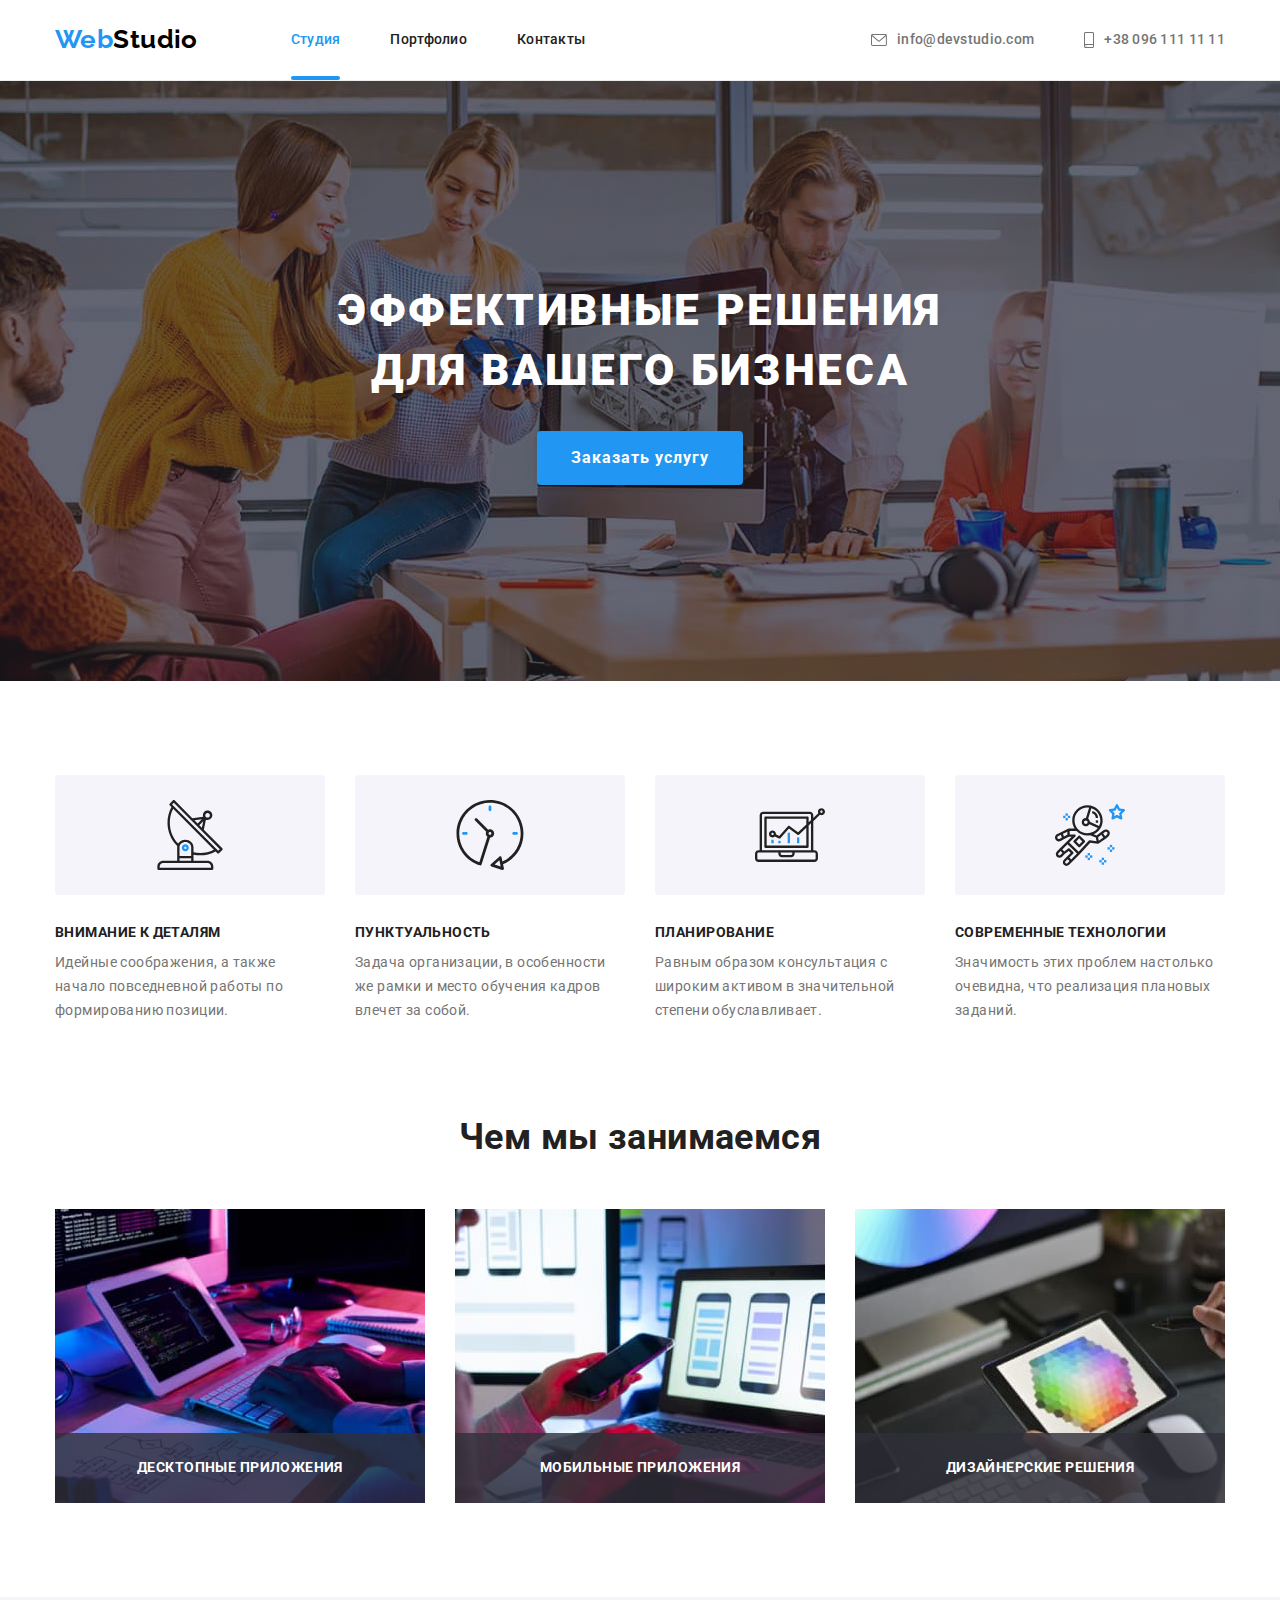
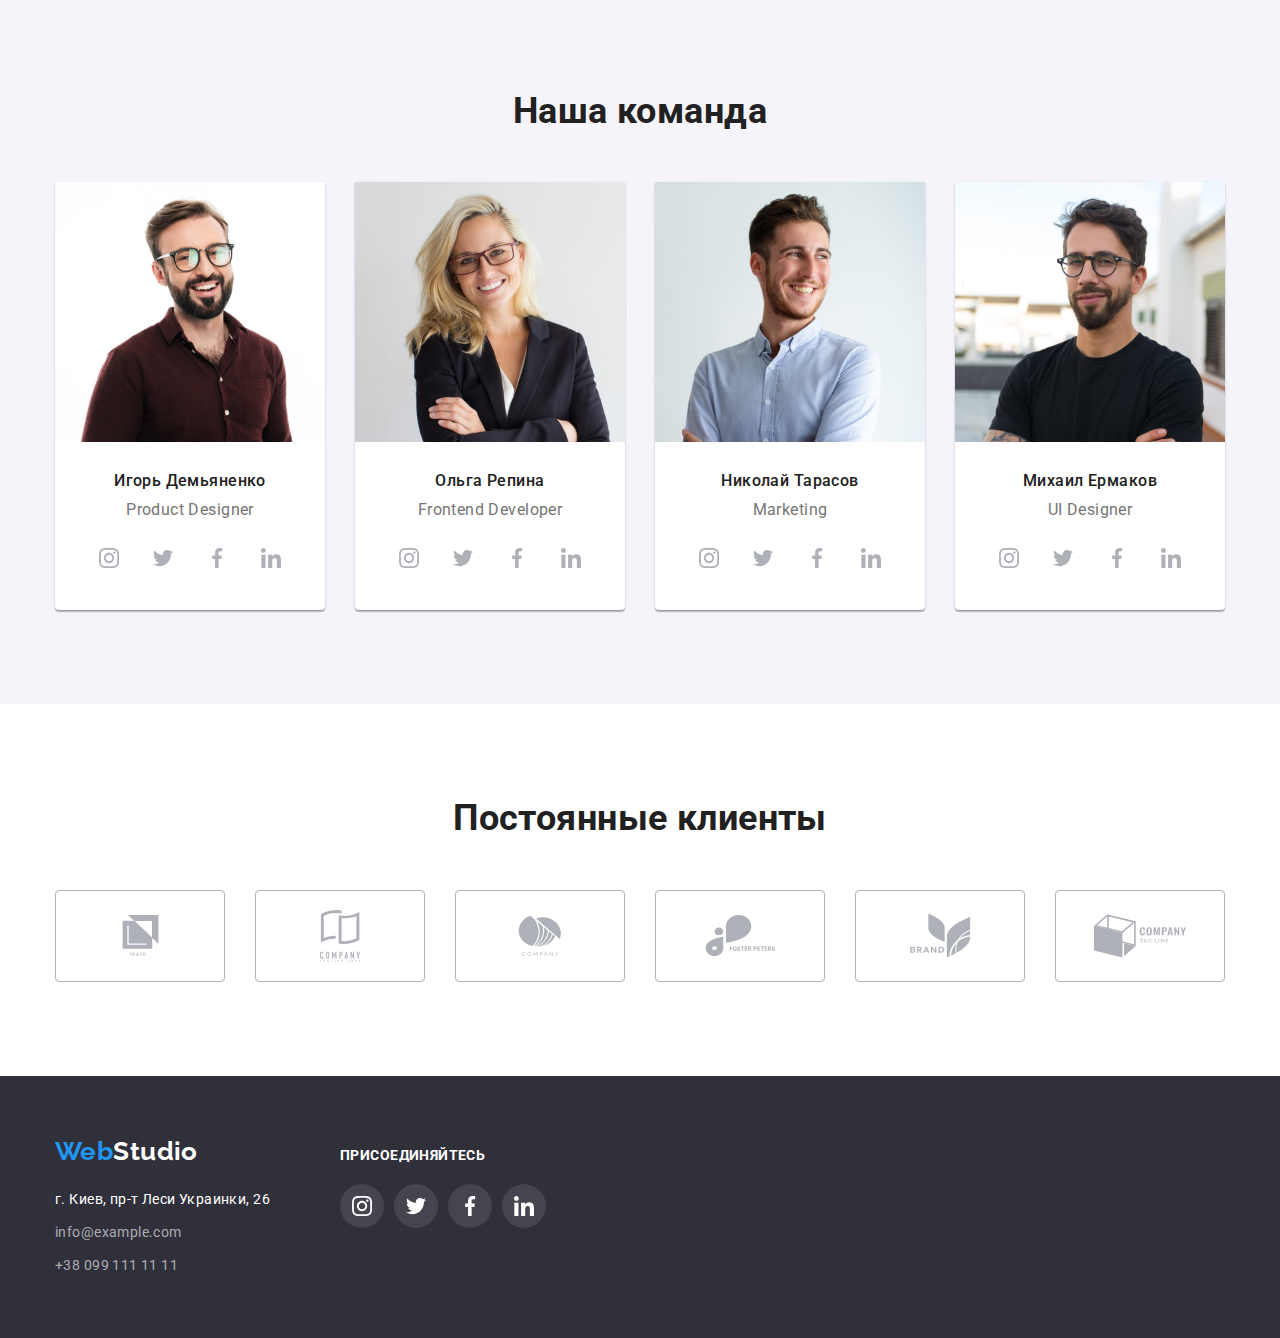
==== index.html @ 61acf288 "копирую файлы с 5 дз" ====
<!DOCTYPE html>
<html lang="ru">
  <head>
    <meta charset="UTF-8" />
    <meta http-equiv="X-UA-Compatible" content="IE=edge" />
    <meta name="viewport" content="width=device-width, initial-scale=1.0" />
    <title>WebStudio</title>
    <link rel="preconnect" href="https://fonts.gstatic.com" />
    <link
      href="https://fonts.googleapis.com/css2?family=Raleway:wght@700&family=Roboto:wght@400;500;700;900&display=swap"
      rel="stylesheet"
    />
    <link
      rel="stylesheet"
      href="https://cdnjs.cloudflare.com/ajax/libs/modern-normalize/1.1.0/modern-normalize.min.css"
    />
    <link rel="stylesheet" href="./css/styles.css" />
  </head>
  <body>
    <header class="header-style">
      <div class="container header-position">
        <nav class="main-nav">
          <a href="./index.html" lang="en" class="logo link"
            ><span class="logo-accent">Web</span>Studio</a
          >
          <ul class="page-nav list">
            <li class="page-nav-list">
              <a href="./index.html" class="link current">Студия</a>
            </li>
            <li class="page-nav-list">
              <a href="./portfolio.html" class="link">Портфолио</a>
            </li>
            <li class="page-nav-list"><a href="" class="link">Контакты</a></li>
          </ul>
        </nav>
        <ul class="page-contacts list">
          <li class="page-contacts-list">
            <a href="mailto:info@devstudio.com" class="link">
              <svg class="header-icon" width="16px" height="12px">
                <use href="./images/sprite.svg#icon-envelope"></use>
              </svg>
              info@devstudio.com</a
            >
          </li>
          <li class="page-contacts-list">
            <a href="tel:+380961111111" class="link"
              ><svg class="header-icon" width="10px" height="16px">
                <use href="./images/sprite.svg#icon-smartphone"></use>
              </svg>
              +38 096 111 11 11</a
            >
          </li>
        </ul>
      </div>
    </header>
    <main>
      <!--Баннер-->
      <section class="hero">
        <div class="container">
          <h1 class="hero-title">
            Эффективные решения<br />
            для вашего бизнеса
          </h1>
          <button
            type="button"
            class="button-style-hero cursor-style"
            data-modal-open
          >
            Заказать услугу
          </button>
        </div>
      </section>
      <!--Особенности-->
      <section class="section">
        <div class="container">
          <h2 class="visually-hidden">Особенности</h2>
          <ul class="features-list list">
            <li class="features-list-item">
              <div class="features-card">
                <svg class="features-icon">
                  <use href="./images/sprite.svg#icon-antenna"></use>
                </svg>
              </div>
              <h3 class="section-title description">Внимание к деталям</h3>
              <p>
                Идейные соображения, а также начало повседневной работы по
                формированию позиции.
              </p>
            </li>
            <li class="features-list-item">
              <div class="features-card">
                <svg class="features-icon">
                  <use href="./images/sprite.svg#icon-clock"></use>
                </svg>
              </div>
              <h3 class="section-title description">Пунктуальность</h3>
              <p>
                Задача организации, в особенности же рамки и место обучения
                кадров влечет за собой.
              </p>
            </li>
            <li class="features-list-item">
              <div class="features-card">
                <svg class="features-icon">
                  <use href="./images/sprite.svg#icon-diagram"></use>
                </svg>
              </div>
              <h3 class="section-title description">Планирование</h3>
              <p>
                Равным образом консультация с широким активом в значительной
                степени обуславливает.
              </p>
            </li>
            <li class="features-list-item">
              <div class="features-card">
                <svg class="features-icon">
                  <use href="./images/sprite.svg#icon-astronaut"></use>
                </svg>
              </div>
              <h3 class="section-title description">Современные технологии</h3>
              <p>
                Значимость этих проблем настолько очевидна, что реализация
                плановых заданий.
              </p>
            </li>
          </ul>
        </div>
      </section>
      <!--Чем мы занимаемся-->
      <section class="section what-we-do">
        <div class="container">
          <h2 class="section-title center">Чем мы занимаемся</h2>
          <ul class="what-we-do-list list">
            <li class="what-we-do-list-item">
              <div class="what-we-do-background">
                <img
                  src="./images/index/what-we-doing/keyboard.jpg"
                  width="370"
                  height="294"
                  alt="работа с компьютером на клавиатуре"
                />
                <div class="what-we-do-position">
                  <p class="what-we-do-description">Десктопные приложения</p>
                </div>
              </div>
            </li>
            <li class="what-we-do-list-item">
              <div class="what-we-do-background">
                <img
                  src="./images/index/what-we-doing/notebook.jpg"
                  width="370"
                  height="294"
                  alt="работа на ноутбуке с телефоном"
                />
                <div class="what-we-do-position">
                  <p class="what-we-do-description">Мобильные приложения</p>
                </div>
              </div>
            </li>
            <li class="what-we-do-list-item">
              <div class="what-we-do-background">
                <img
                  src="./images/index/what-we-doing/tablet.jpg"
                  width="370"
                  height="294"
                  alt="работа с планшетом"
                />
                <div class="what-we-do-position">
                  <p class="what-we-do-description">Дизайнерские решения</p>
                </div>
              </div>
            </li>
          </ul>
        </div>
      </section>
      <!--Наша команда-->
      <section class="section team">
        <div class="container team-title">
          <h2 class="section-title center">Наша команда</h2>
          <ul class="our-team-list list">
            <li class="our-team-list-item">
              <img
                src="./images/index/our-team/igor.jpg"
                width="270"
                height="260"
                alt="парень в очках и коричневой рубашке"
              />
              <div class="team-description">
                <h3 class="section-title name">Игорь Демьяненко</h3>
                <p class="profession">Product Designer</p>
                <ul class="team-social-list list">
                  <li class="team-social-item">
                    <a
                      href="https://www.instagram.com/"
                      class="team-social-link"
                    >
                      <svg class="team-social-icon">
                        <use href="./images/sprite.svg#icon-instagram-2"></use>
                      </svg>
                    </a>
                  </li>
                  <li class="team-social-item">
                    <a href="https://twitter.com/" class="team-social-link">
                      <svg class="team-social-icon">
                        <use href="./images/sprite.svg#icon-twitter"></use>
                      </svg>
                    </a>
                  </li>
                  <li class="team-social-item">
                    <a
                      href="https://www.facebook.com/"
                      class="team-social-link"
                    >
                      <svg class="team-social-icon">
                        <use href="./images/sprite.svg#icon-facebook"></use>
                      </svg>
                    </a>
                  </li>
                  <li class="team-social-item">
                    <a
                      href="https://www.linkedin.com/"
                      class="team-social-link"
                    >
                      <svg class="team-social-icon">
                        <use href="./images/sprite.svg#icon-linkedin"></use>
                      </svg>
                    </a>
                  </li>
                </ul>
              </div>
            </li>
            <li class="our-team-list-item">
              <img
                src="./images/index/our-team/olya.jpg"
                width="270"
                height="260"
                alt="девушка в очках и пиджаке"
              />
              <div class="team-description">
                <h3 class="section-title name">Ольга Репина</h3>
                <p class="profession">Frontend Developer</p>
                <ul class="team-social-list list">
                  <li class="team-social-item">
                    <a
                      href="https://www.instagram.com/"
                      class="team-social-link"
                    >
                      <svg class="team-social-icon">
                        <use href="./images/sprite.svg#icon-instagram-2"></use>
                      </svg>
                    </a>
                  </li>
                  <li class="team-social-item">
                    <a href="https://twitter.com/" class="team-social-link">
                      <svg class="team-social-icon">
                        <use href="./images/sprite.svg#icon-twitter"></use>
                      </svg>
                    </a>
                  </li>
                  <li class="team-social-item">
                    <a
                      href="https://www.facebook.com/"
                      class="team-social-link"
                    >
                      <svg class="team-social-icon">
                        <use href="./images/sprite.svg#icon-facebook"></use>
                      </svg>
                    </a>
                  </li>
                  <li class="team-social-item">
                    <a
                      href="https://www.linkedin.com/"
                      class="team-social-link"
                    >
                      <svg class="team-social-icon">
                        <use href="./images/sprite.svg#icon-linkedin"></use>
                      </svg>
                    </a>
                  </li>
                </ul>
              </div>
            </li>
            <li class="our-team-list-item">
              <img
                src="./images/index/our-team/nikolay.jpg"
                width="270"
                height="260"
                alt="парень в светлой рубашке"
              />
              <div class="team-description">
                <h3 class="section-title name">Николай Тарасов</h3>
                <p class="profession">Marketing</p>
                <ul class="team-social-list list">
                  <li class="team-social-item">
                    <a
                      href="https://www.instagram.com/"
                      class="team-social-link"
                    >
                      <svg class="team-social-icon">
                        <use href="./images/sprite.svg#icon-instagram-2"></use>
                      </svg>
                    </a>
                  </li>
                  <li class="team-social-item">
                    <a href="https://twitter.com/" class="team-social-link">
                      <svg class="team-social-icon">
                        <use href="./images/sprite.svg#icon-twitter"></use>
                      </svg>
                    </a>
                  </li>
                  <li class="team-social-item">
                    <a
                      href="https://www.facebook.com/"
                      class="team-social-link"
                    >
                      <svg class="team-social-icon">
                        <use href="./images/sprite.svg#icon-facebook"></use>
                      </svg>
                    </a>
                  </li>
                  <li class="team-social-item">
                    <a
                      href="https://www.linkedin.com/"
                      class="team-social-link"
                    >
                      <svg class="team-social-icon">
                        <use href="./images/sprite.svg#icon-linkedin"></use>
                      </svg>
                    </a>
                  </li>
                </ul>
              </div>
            </li>
            <li class="our-team-list-item">
              <img
                src="./images/index/our-team/michail.jpg"
                width="270"
                height="260"
                alt="парень в очках и темной футболке"
              />
              <div class="team-description">
                <h3 class="section-title name">Михаил Ермаков</h3>
                <p class="profession">UI Designer</p>
                <ul class="team-social-list list">
                  <li class="team-social-item">
                    <a
                      href="https://www.instagram.com/"
                      class="team-social-link"
                    >
                      <svg class="team-social-icon">
                        <use href="./images/sprite.svg#icon-instagram-2"></use>
                      </svg>
                    </a>
                  </li>
                  <li class="team-social-item">
                    <a href="https://twitter.com/" class="team-social-link">
                      <svg class="team-social-icon">
                        <use href="./images/sprite.svg#icon-twitter"></use>
                      </svg>
                    </a>
                  </li>
                  <li class="team-social-item">
                    <a
                      href="https://www.facebook.com/"
                      class="team-social-link"
                    >
                      <svg class="team-social-icon">
                        <use href="./images/sprite.svg#icon-facebook"></use>
                      </svg>
                    </a>
                  </li>
                  <li class="team-social-item">
                    <a
                      href="https://www.linkedin.com/"
                      class="team-social-link"
                    >
                      <svg class="team-social-icon">
                        <use href="./images/sprite.svg#icon-linkedin"></use>
                      </svg>
                    </a>
                  </li>
                </ul>
              </div>
            </li>
          </ul>
        </div>
      </section>
      <!-- Постоянные клиенты -->
      <section class="section clients">
        <div class="container">
          <h2 class="section-title center">Постоянные клиенты</h2>
          <ul class="clients-list list">
            <li class="clients-list-item">
              <a href="" class="clients-link"
                ><svg class="clients-icon" width="41px" height="47px">
                  <use href="./images/sprite.svg#icon-group-1"></use>
                </svg>
              </a>
            </li>
            <li class="clients-list-item">
              <a href="" class="clients-link"
                ><svg class="clients-icon" width="40px" height="52px">
                  <use href="./images/sprite.svg#icon-group-2"></use>
                </svg>
              </a>
            </li>
            <li class="clients-list-item">
              <a href="" class="clients-link"
                ><svg class="clients-icon" width="44px" height="41px">
                  <use href="./images/sprite.svg#icon-group-3"></use>
                </svg>
              </a>
            </li>
            <li class="clients-list-item">
              <a href="" class="clients-link"
                ><svg class="clients-icon" width="85px" height="41px">
                  <use href="./images/sprite.svg#icon-group-4"></use>
                </svg>
              </a>
            </li>
            <li class="clients-list-item">
              <a href="" class="clients-link"
                ><svg class="clients-icon" width="63px" height="45px">
                  <use href="./images/sprite.svg#icon-group-5"></use>
                </svg>
              </a>
            </li>
            <li class="clients-list-item">
              <a href="" class="clients-link"
                ><svg class="clients-icon" width="94px" height="44px">
                  <use href="./images/sprite.svg#icon-group-6"></use>
                </svg>
              </a>
            </li>
          </ul>
        </div>
      </section>
    </main>
    <footer class="footer-style">
      <div class="container footer-position">
        <div class="main-footer-information">
          <a href="./index.html" lang="en" class="footer-logo link"
            ><span class="logo-accent">Web</span>Studio</a
          >
          <address class="address-style">
            <p class="location">г. Киев, пр-т Леси Украинки, 26</p>
            <ul class="list">
              <li class="footer-list-item">
                <a href="mailto:info@example.com" class="footer-link link"
                  >info@example.com</a
                >
              </li>
              <li class="footer-list-item">
                <a href="tel:+380991111111" class="footer-link link"
                  >+38 099 111 11 11</a
                >
              </li>
            </ul>
          </address>
        </div>
        <div class="join-links">
          <h2 class="footer-link-heading">присоединяйтесь</h2>
          <ul class="join-links-list list">
            <li class="join-links-list-item">
              <a href="https://www.instagram.com/" class="join-links-list-link">
                <svg class="join-links-icon">
                  <use href="./images/sprite.svg#icon-instagram-2"></use>
                </svg>
              </a>
            </li>
            <li class="join-links-list-item">
              <a href="https://twitter.com/" class="join-links-list-link">
                <svg class="join-links-icon">
                  <use href="./images/sprite.svg#icon-twitter"></use>
                </svg>
              </a>
            </li>
            <li class="join-links-list-item">
              <a href="https://www.facebook.com/" class="join-links-list-link">
                <svg class="join-links-icon">
                  <use href="./images/sprite.svg#icon-facebook"></use>
                </svg>
              </a>
            </li>
            <li class="join-links-list-item">
              <a href="https://www.linkedin.com/" class="join-links-list-link">
                <svg class="join-links-icon">
                  <use href="./images/sprite.svg#icon-linkedin"></use>
                </svg>
              </a>
            </li>
          </ul>
        </div>
      </div>
    </footer>
    <div class="backdrop is-hidden" data-modal>
      <div class="modal">
        <button type="button" class="close-btn" data-modal-close>
          <svg class="modal-btn" width="11px" height="11px">
            <use href="./images/sprite.svg#icon-btn-cancel"></use>
          </svg>
        </button>
      </div>
    </div>
    <script src="./js/modal.js"></script>
  </body>
</html>
---- css/styles.css ----
/* 
font-family: 'Raleway', sans-serif;
font-family: 'Roboto', sans-serif; 
цвет основного текста color: #757575;
цвет вторичного текста: color: #212121;
цвет вторичного текста color: #FFFFFF;
цвет акцента color: #2196F3;
основной цвет фона background: #FFFFFF;
вторичный цвет фона background: #F5F4FA;
цвет лого color: #000000;
*/

:root {
  --primary-text-color: #757575;
  --secondary-text-color: #212121;
  --logo-text-color: #000000;
  --accent-color: #2196f3;
  --seconadry-accent-color: #ffffff;
  --primary-background-color: #ffffff;
  --secondary-background-color: #f5f4fa;
  --hero-and-footer-background-color: #2f303a;
  --footer-primary-color: #ffffff;
  --footer-secondary-color: rgba(255, 255, 255, 0.6);
  --main-transition-duration: 250ms;
  --main-transition-timing-function: cubic-bezier(0.4, 0, 0.2, 1);
  --overlay-background-color: rgba(33, 150, 243, 0.9);
}

body {
  font-family: "Roboto", sans-serif;
  background-color: var(--primary-background-color);
  color: var(--primary-text-color);
  font-size: 14px;
  line-height: 1.71;
  letter-spacing: 0.03em;
}

h1,
h2,
h3,
p,
ul {
  margin-top: 0;
  margin-bottom: 0;
}

.container {
  width: 1200px;
  padding-left: 15px;
  padding-right: 15px;
  margin-left: auto;
  margin-right: auto;
}
.container.header-position {
  display: flex;
}
.header-style {
  border-bottom: 1px solid #ececec;
}

.main-nav {
  display: flex;
  align-items: center;
}
/* LOGO */
.logo {
  padding-top: 24px;
  padding-bottom: 25px;
  display: inline-block;
  color: var(--logo-text-color);
  font-family: "Raleway", sans-serif;
  font-weight: 700;
  font-size: 26px;
  line-height: 1.2;
}

.logo-accent {
  color: var(--accent-color);
}

/* Обнуление стилей */
.list {
  margin: 0;
  padding: 0;
  list-style: none;
}

.link {
  text-decoration: none;
}

.center {
  text-align: center;
}

img {
  display: block;
  max-width: 100%;
}

.visually-hidden {
  position: absolute;
  width: 1px;
  height: 1px;
  margin: -1px;
  border: 0;
  padding: 0;

  white-space: nowrap;
  clip-path: inset(100%);
  clip: rect(0 0 0 0);
  overflow: hidden;
}
/* PAGE-NAV */
.page-nav .link {
  display: block;
  padding-top: 32px;
  padding-bottom: 32px;
  color: var(--secondary-text-color);
  font-weight: 500;
  font-size: 14px;
  line-height: 1.14;
  letter-spacing: 0.02em;
  transition: color var(--main-transition-duration)
    var(--main-transition-timing-function);
}
.page-nav {
  display: flex;
  margin-left: 93px;
}
.page-nav .page-nav-list:not(:last-child) {
  margin-right: 50px;
}

.page-nav .link:hover,
.page-nav .link:focus {
  color: var(--accent-color);
}

.page-nav-list {
  position: relative;
}

.page-nav .link.current {
  color: var(--accent-color);
}

.page-nav .link.current::after {
  content: "";
  position: absolute;
  left: 0;
  bottom: 0;
  width: 100%;
  height: 4px;
  border-radius: 2px;
  background-color: var(--accent-color);
}

/* page-contacts */
.page-contacts {
  display: flex;
  margin-left: auto;
  align-items: center;
}
.page-contacts .page-contacts-list + .page-contacts-list {
  margin-left: 50px;
}

.page-contacts .link {
  padding-top: 32px;
  padding-bottom: 32px;
  color: var(--primary-text-color);
  font-weight: 500;
  font-size: 14px;
  display: flex;
  align-items: center;
  line-height: 1.14;
  letter-spacing: 0.02em;
  transition: color var(--main-transition-duration)
    var(--main-transition-timing-function);
}

.page-contacts .link:hover,
.page-contacts .link:focus {
  color: var(--accent-color);
}
.header-icon {
  margin-right: 10px;
  fill: currentColor;
}
/* .header-icon:hover,
.header-icon:focus {
  color: var(--accent-color);
} */

/* hero */
.hero {
  max-width: 1600px;
  height: 600px;
  margin-left: auto;
  margin-right: auto;
  padding-top: 200px;
  padding-bottom: 200px;
  background-color: var(--hero-and-footer-background-color);
  color: var(--seconadry-accent-color);
  text-align: center;
  background-image: linear-gradient(
      to right,
      rgba(47, 48, 58, 0.4),
      rgba(47, 48, 58, 0.4)
    ),
    url("../images/index/hero/hero-image.jpg");
  background-position: center;
  background-repeat: no-repeat;
  background-size: cover;
}
.hero-title {
  margin-bottom: 30px;
  font-weight: 900;
  font-size: 44px;
  line-height: 1.36;
  letter-spacing: 0.06em;
  text-transform: uppercase;
}

.button-style-hero {
  display: inline-block;
  min-width: 200px;
  padding: 10px 32px;
  background-color: var(--accent-color);
  color: var(--seconadry-accent-color);
  font-family: inherit;
  font-weight: bold;
  font-size: 16px;
  line-height: 1.87;
  letter-spacing: 0.06em;
  text-align: center;
  box-shadow: 0px 4px 4px rgba(0, 0, 0, 0.15);
  border-radius: 4px;
  border-color: transparent;
  transition: background-color var(--main-transition-duration)
    var(--main-transition-timing-function);
}
.button-style-hero:hover,
.button-style-hero:focus {
  background-color: #188ce8;
  color: var(--seconadry-accent-color);
}

/* SECTION */
.section {
  padding-top: 94px;
}
.section.what-we-do {
  padding-bottom: 94px;
}

.section-title {
  color: var(--secondary-text-color);
  font-weight: 700;
  font-size: 36px;
  line-height: 1.16;
}

.section-title.description {
  margin-bottom: 10px;
  font-weight: 700;
  font-size: 14px;
  line-height: 1.14;
  text-transform: uppercase;
}
/* Features */
.features-list {
  display: flex;
  flex-wrap: wrap;
}

.features-list-item {
  width: 270px;
  margin-right: 30px;
}

.features-list-item:last-child {
  margin-right: 0px;
}
.features-card {
  display: flex;
  align-items: center;
  justify-content: center;
  margin-bottom: 30px;
  height: 120px;
  background-color: #f5f4fa;
  border-radius: 4px;
}

.features-icon {
  width: 70px;
  height: 70px;
}

.what-we-do-list {
  display: flex;
  margin-top: 50px;
}

.what-we-do-list-item {
  margin-right: 30px;
}

.what-we-do-list-item:last-child {
  margin-right: 0px;
}

.what-we-do-background {
  position: relative;
}

.what-we-do-position {
  position: absolute;
  left: 0;
  bottom: 0;
  width: 100%;
  height: 70px;
  display: flex;
  align-items: center;
  justify-content: center;
  background-color: rgba(47, 48, 58, 0.8);
}

.what-we-do-description {
  font-weight: bold;
  font-size: 14px;
  line-height: 1.14;
  letter-spacing: 0.03em;
  text-transform: uppercase;
  color: var(--seconadry-accent-color);
}

/* Our team */
.section.team {
  padding-bottom: 94px;
}

.section-title.name {
  margin-bottom: 10px;
  font-weight: 500;
  font-size: 16px;
  line-height: 1.18;
}
.team {
  background-color: var(--secondary-background-color);
}

.team-description {
  padding-top: 30px;
  padding-bottom: 30px;
  padding-right: 32px;
  padding-left: 32px;
}
.profession {
  font-size: 16px;
  line-height: 1.18;
  margin-bottom: 16px;
}

.our-team-list {
  display: flex;
  margin-top: 50px;
  text-align: center;
}

.our-team-list-item {
  width: 270px;
  margin-right: 30px;
  box-shadow: 0px 1px 3px rgba(0, 0, 0, 0.12), 0px 1px 1px rgba(0, 0, 0, 0.14),
    0px 2px 1px rgba(0, 0, 0, 0.2);
  border-radius: 0px 0px 4px 4px;
  background-color: #ffffff;
}

.our-team-list-item:last-child {
  margin-right: 0px;
}

.team-social-list {
  display: flex;
  justify-content: space-between;
}

/* .team-social-item {
} */
.team-social-link {
  display: flex;
  align-items: center;
  justify-content: center;
  width: 44px;
  height: 44px;
  border-radius: 50%;
  background-color: var(--primary-background-color);
  fill: #afb1b8;
  transition: fill var(--main-transition-duration)
      var(--main-transition-timing-function),
    background-color var(--main-transition-duration)
      var(--main-transition-timing-function);
}
.team-social-link:hover,
.team-social-link:focus {
  fill: var(--seconadry-accent-color);
  background-color: var(--accent-color);
}

.team-social-icon {
  width: 20px;
  height: 20px;
}
/* footer */

.footer-style {
  padding-top: 60px;
  padding-bottom: 60px;
  background-color: var(--hero-and-footer-background-color);
}
.footer-position {
  display: flex;
  align-items: baseline;
}

.join-links {
  margin-left: 70px;
}

.join-links-list {
  display: flex;
  margin-top: 20px;
}

.join-links-list-item:not(:last-child) {
  margin-right: 10px;
}

.join-links-list-link {
  display: flex;
  align-items: center;
  justify-content: center;
  width: 44px;
  height: 44px;
  border-radius: 50%;
  background-color: rgba(255, 255, 255, 0.1);
  fill: var(--footer-primary-color);
  transition: background-color var(--main-transition-duration)
    var(--main-transition-timing-function);
}

.join-links-list-link:hover,
.join-links-list-link:focus {
  background-color: var(--accent-color);
}

.join-links-icon {
  width: 20px;
  height: 20px;
}
.footer-link-heading {
  font-weight: bold;
  font-size: 14px;
  line-height: 1.14;
  letter-spacing: 0.03em;
  text-transform: uppercase;

  color: #ffffff;
}

.address-style {
  margin-top: 20px;
  color: var(--footer-primary-color);
  font-style: normal;
  font-size: 14px;
  line-height: 1.71;
}
.footer-logo {
  color: var(--footer-primary-color);
  font-family: Raleway;
  font-weight: 700;
  font-size: 26px;
  line-height: 1.19;
}

.footer-link {
  margin-top: 9px;
  color: var(--footer-secondary-color);
}
.footer-link:hover,
.footer-link:focus {
  color: var(--accent-color);
}
.location {
  margin-bottom: 9px;
}
.footer-list-item:not(:last-child) {
  margin-bottom: 9px;
}

/* portfolio filter */
.section.portfolio {
  padding-bottom: 94px;
}
.cursor-style {
  cursor: pointer;
}
.button-style {
  padding-top: 6px;
  padding-right: 22px;
  padding-bottom: 6px;
  padding-left: 22px;
  background-color: #f5f4fa;
  color: var(--secondary-text-color);
  font-family: inherit;
  font-weight: 500;
  font-size: 16px;
  line-height: 1.62;
  text-align: center;
  border-radius: 4px;
  border-color: transparent;
  transition: background-color var(--main-transition-duration)
      var(--main-transition-timing-function),
    color var(--main-transition-duration) var(--main-transition-timing-function),
    box-shadow var(--main-transition-duration)
      var(--main-transition-timing-function);
}
.button-style:focus,
.button-style:hover {
  background-color: var(--accent-color);
  color: var(--seconadry-accent-color);
  box-shadow: 0px 3px 1px rgba(0, 0, 0, 0.1), 0px 1px 2px rgba(0, 0, 0, 0.08),
    0px 2px 2px rgba(0, 0, 0, 0.12);
}
.section-title.filter-variations {
  font-weight: 700;
  font-size: 18px;
  line-height: 2;
  letter-spacing: 0.06em;
}
.information {
  margin-top: 4px;
  color: var(--secondary-text-color);
  font-size: 16px;
  line-height: 1.87;
}

.filter-btn {
  display: flex;
  flex-wrap: wrap;
  justify-content: center;
  margin-bottom: 50px;
}

.filter-btn-list:not(:last-child) {
  margin-right: 8px;
}

.project-list {
  display: flex;
  flex-wrap: wrap;
}

.project-list-item {
  width: 370px;
  margin-right: 30px;
  margin-bottom: 30px;
}

.project-list-link {
  transition: box-shadow var(--main-transition-duration)
    var(--main-transition-timing-function);
}

.project-list-link:hover,
.project-list-link:focus {
  display: block;
  box-shadow: 0px 1px 1px rgba(0, 0, 0, 0.12), 0px 4px 4px rgba(0, 0, 0, 0.06),
    1px 4px 6px rgba(0, 0, 0, 0.16);
}

.project-list-item:nth-child(3n) {
  margin-right: 0;
}

.project-list-item:nth-last-child(-n + 3) {
  margin-bottom: 0;
}

.portfolio-descriprtion {
  padding-top: 20px;
  padding-right: 24px;
  padding-bottom: 20px;
  padding-left: 24px;
  border-right: 1px solid #eeeeee;
  border-bottom: 1px solid #eeeeee;
  border-left: 1px solid #eeeeee;
}

.project-list-overlay-wrapper {
  position: relative;
  overflow: hidden;
}

.overlay {
  position: absolute;
  top: 0;
  left: 0;
  transform: translateY(100%);
  transition: transform var(--main-transition-duration)
    var(--main-transition-timing-function);
  width: 100%;
  height: 100%;
  font-size: 18px;
  line-height: 1.56;
  letter-spacing: 0.03em;
  color: var(--seconadry-accent-color);
  background-color: var(--overlay-background-color);
  padding-top: 63px;
  padding-left: 24px;
  padding-bottom: 63px;
  padding-right: 24px;
}

.project-list-link:hover .overlay,
.project-list-link:focus .overlay {
  transform: translateY(0%);
}

/* Regular customers */
.clients {
  padding-bottom: 94px;
}
.clients-list {
  display: flex;
  margin-top: 50px;
}

.clients-link {
  display: flex;
  align-items: center;
  justify-content: center;
  width: 170px;
  height: 92px;
  border: 1px solid #afb1b8;
  border-radius: 4px;
  fill: #afb1b8;
  transition: fill var(--main-transition-duration)
      var(--main-transition-timing-function),
    border-color var(--main-transition-duration)
      var(--main-transition-timing-function),
    filter var(--main-transition-duration)
      var(--main-transition-timing-function);
}

.clients-list-item:not(:last-child) {
  margin-right: 30px;
}
.clients-link:focus,
.clients-link:hover {
  fill: var(--accent-color);
  border-color: var(--accent-color);
  filter: drop-shadow(0px 4px 4px rgba(0, 0, 0, 0.25));
}
/* Modal window */

.backdrop {
  position: fixed;
  top: 0;
  left: 0;
  width: 100vw;
  height: 100vh;
  background-color: rgba(0, 0, 0, 0.2);
  transition: opacity 800ms var(--main-transition-timing-function),
    visibility 800ms var(--main-transition-timing-function);
}

.modal {
  position: absolute;
  left: 50%;
  top: 50%;
  transform: translate(-50%, -50%) scale(1);
  transition: transform 800ms var(--main-transition-timing-function);
  width: 528px;
  height: 581px;
  background: #ffffff;
  border-radius: 4px;
  box-shadow: 0px 1px 3px rgba(0, 0, 0, 0.12), 0px 1px 1px rgba(0, 0, 0, 0.14),
    0px 2px 1px rgba(0, 0, 0, 0.2);
}

.close-btn {
  position: absolute;
  top: 8px;
  right: 8px;
  padding: 0;
  display: flex;
  align-items: center;
  justify-content: center;
  width: 30px;
  height: 30px;
  border-radius: 50%;
  background: #ffffff;
  border: 1px solid rgba(0, 0, 0, 0.1);
  cursor: pointer;
}

.is-hidden {
  opacity: 0;
  visibility: hidden;
  pointer-events: none;
}

.backdrop.is-hidden .modal {
  transform: translate(-50%, -50%) scale(0.1);
}
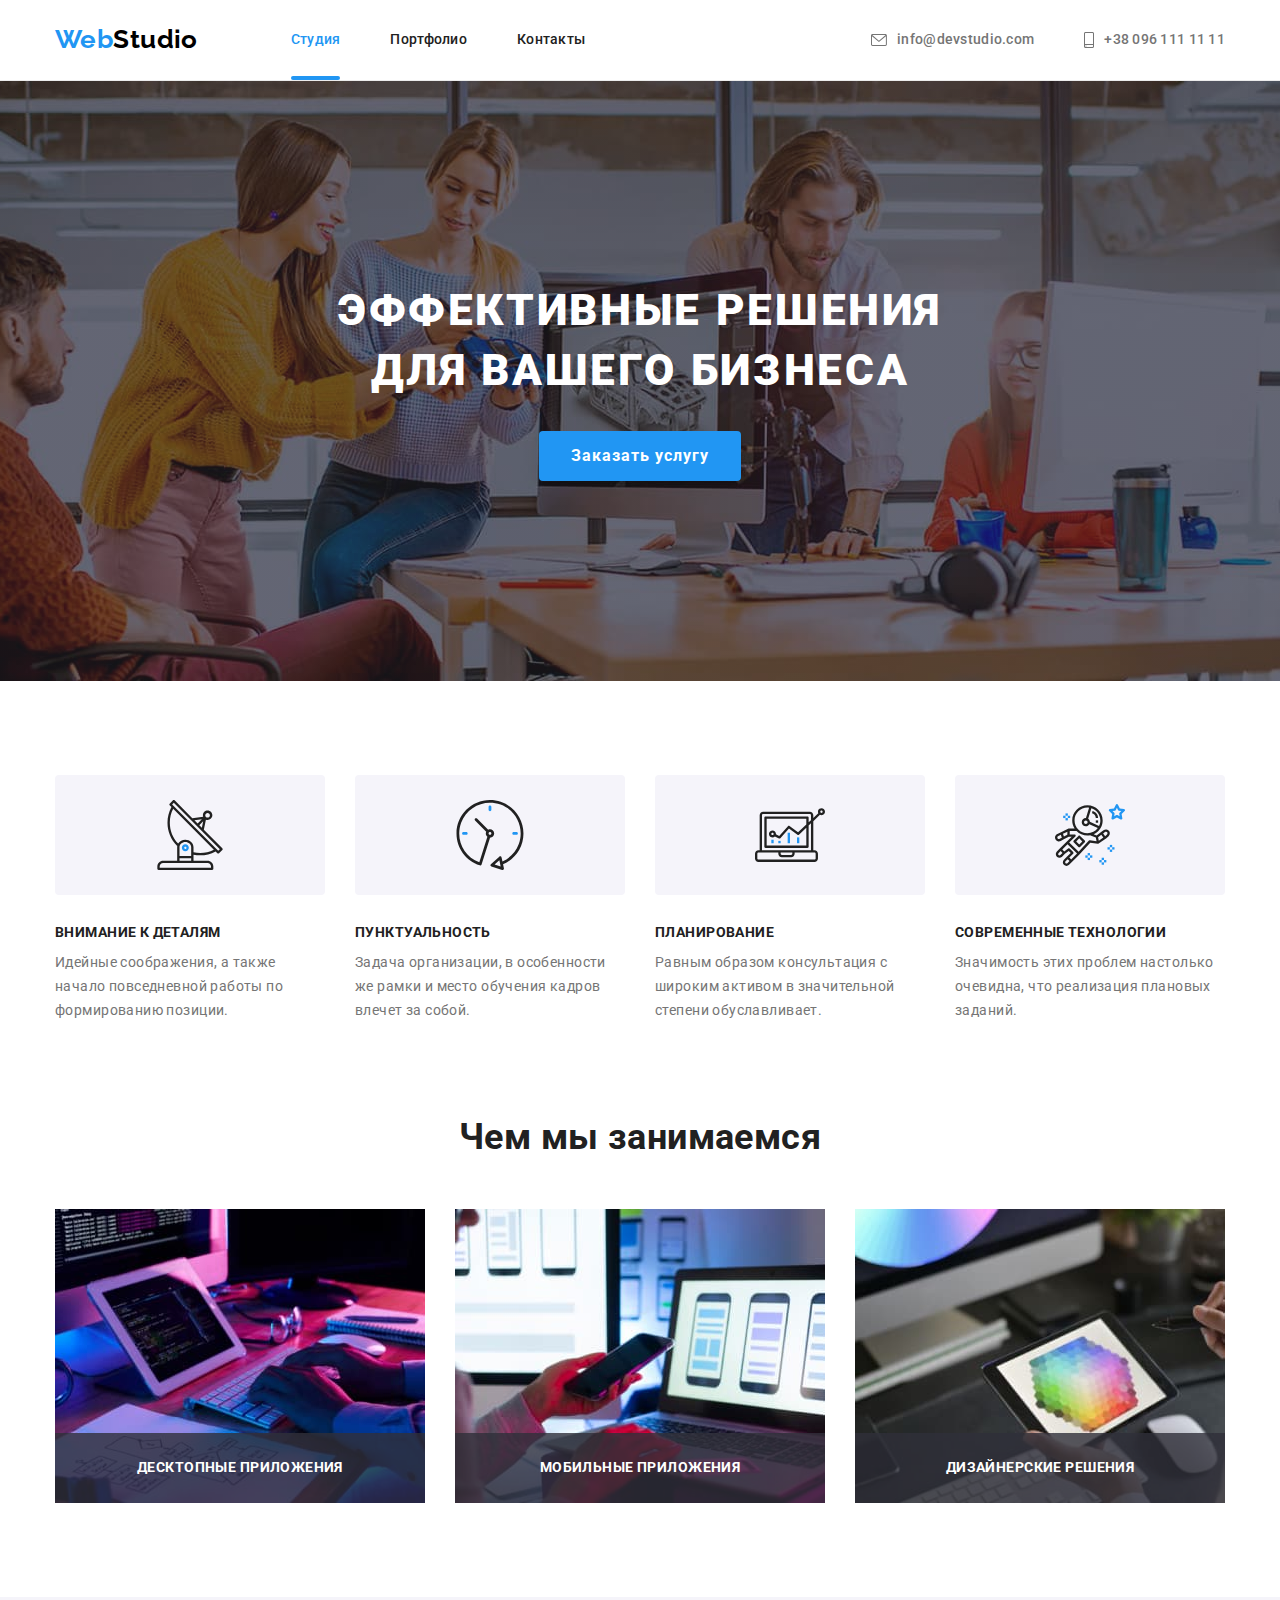
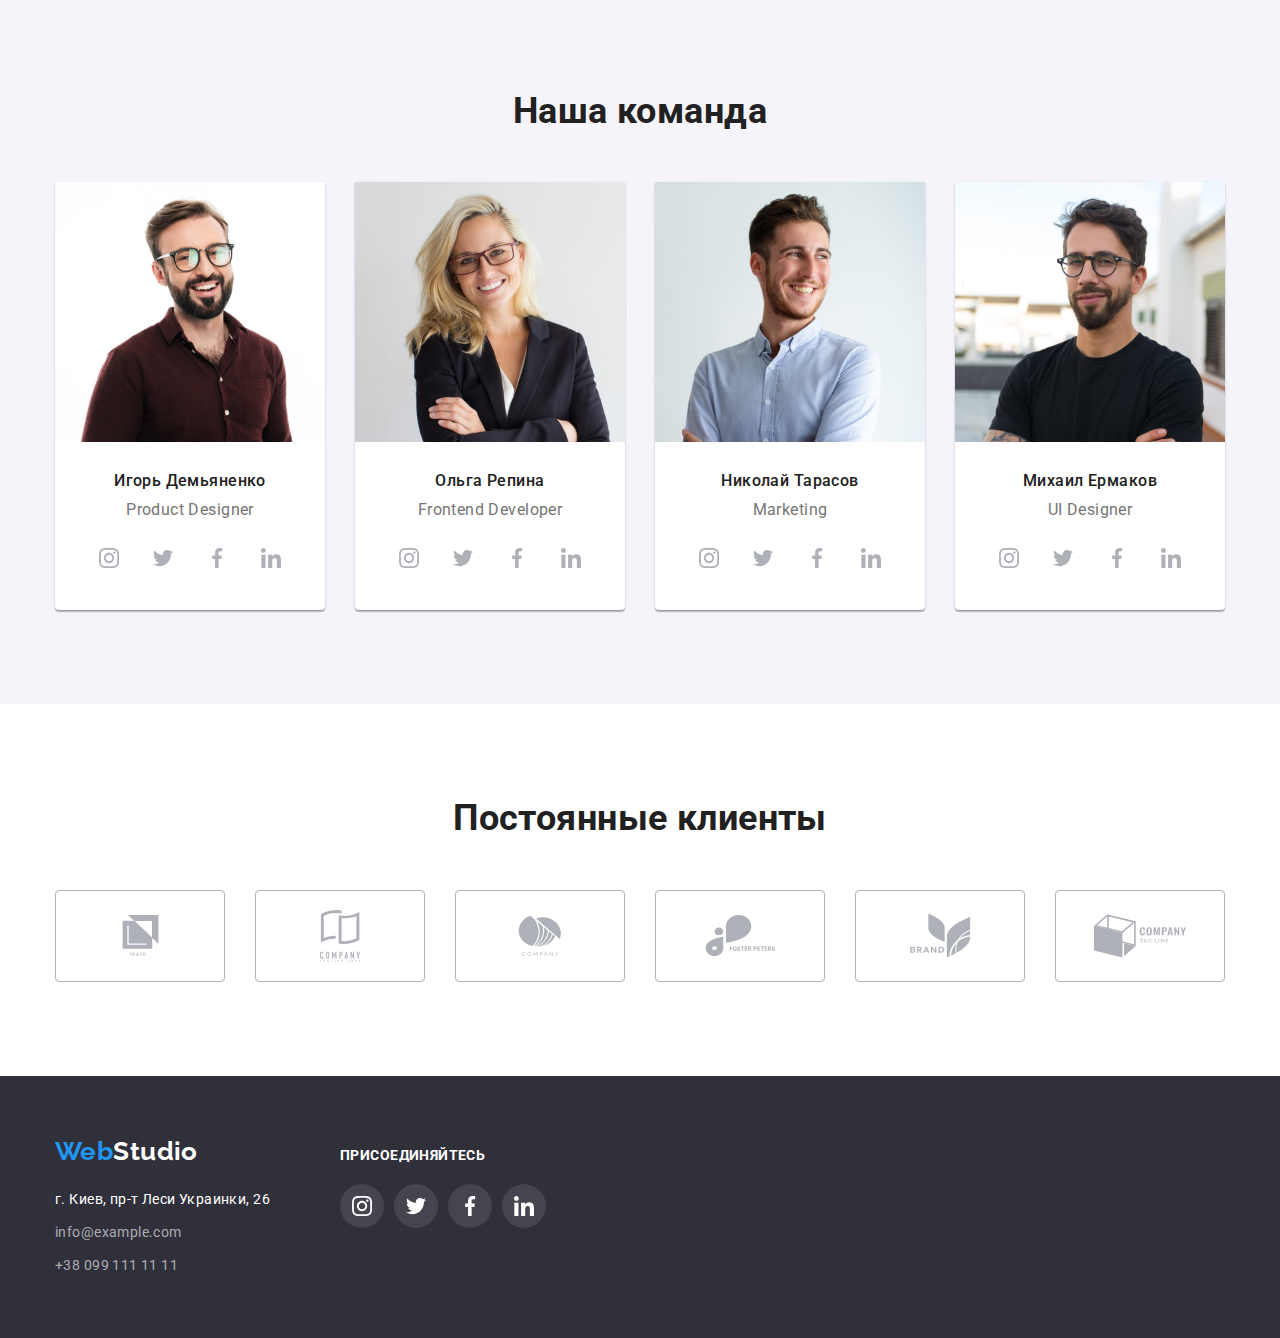
==== commit 0b424622: "стилизирую модалку" ====
--- a/index.html
+++ b/index.html
@@ -496,10 +496,86 @@
     <div class="backdrop is-hidden" data-modal>
       <div class="modal">
         <button type="button" class="close-btn" data-modal-close>
-          <svg class="modal-btn" width="11px" height="11px">
+          <svg width="11px" height="11px">
             <use href="./images/sprite.svg#icon-btn-cancel"></use>
           </svg>
         </button>
+        <form class="modal-form">
+          <p class="modal-form-title">
+            Оставьте свои данные, мы вам перезвоним
+          </p>
+          <ul class="list">
+            <li class="form-field">
+              <label for="name">Имя</label>
+              <span class="modal-form-wrapper">
+                <input
+                  type="text"
+                  name="user-name"
+                  id="name"
+                  class="form-field-input"
+                />
+                <svg width="12px" height="12px" class="modal-form-icon">
+                  <use href="./images/sprite.svg#icon-modal-user"></use>
+                </svg>
+              </span>
+            </li>
+            <li class="form-field">
+              <label for="tel">Телефон</label>
+              <span class="modal-form-wrapper">
+                <input
+                  type="tel"
+                  name="user-tel"
+                  id="tel"
+                  class="form-field-input"
+                />
+                <svg width="13px" height="13px" class="modal-form-icon">
+                  <use href="./images/sprite.svg#icon-modal-tel"></use>
+                </svg>
+              </span>
+            </li>
+            <li class="form-field">
+              <label for="email">Почта</label>
+              <span class="modal-form-wrapper">
+                <input
+                  type="email"
+                  name="user-email"
+                  id="email"
+                  class="form-field-input"
+                />
+                <svg width="15px" height="12px" class="modal-form-icon">
+                  <use href="./images/sprite.svg#icon-modal-email"></use>
+                </svg>
+              </span>
+            </li>
+            <li class="form-field">
+              <label for="comment">Комментарий</label>
+              <textarea
+                name="comment"
+                id="comment"
+                class="textarea-comments"
+                placeholder="Введите текст"
+              ></textarea>
+            </li>
+          </ul>
+          <div class="chekbox-wrapper">
+            <input
+              type="checkbox"
+              name="accept-policy"
+              value="accept-policy"
+              id="accept-policy"
+            />
+            <label for="accept-policy"
+              >Соглашаюсь с рассылкой и принимаю &nbsp;<a
+                href="#"
+                class="policy-link"
+                >Условия договора</a
+              ></label
+            >
+          </div>
+          <div class="modal-btn-wrapper">
+            <button type="submit" class="modal-btn">Отправить</button>
+          </div>
+        </form>
       </div>
     </div>
     <script src="./js/modal.js"></script>
--- a/css/styles.css
+++ b/css/styles.css
@@ -237,6 +237,7 @@
   text-align: center;
   box-shadow: 0px 4px 4px rgba(0, 0, 0, 0.15);
   border-radius: 4px;
+  border-width: 0px;
   border-color: transparent;
   transition: background-color var(--main-transition-duration)
     var(--main-transition-timing-function);
@@ -681,6 +682,7 @@
   position: absolute;
   left: 50%;
   top: 50%;
+  padding: 40px;
   transform: translate(-50%, -50%) scale(1);
   transition: transform 800ms var(--main-transition-timing-function);
   width: 528px;
@@ -716,3 +718,117 @@
 .backdrop.is-hidden .modal {
   transform: translate(-50%, -50%) scale(0.1);
 }
+
+/* .modal-form {
+} */
+
+.modal-form-title {
+  padding-bottom: 12px;
+  font-weight: 700;
+  font-size: 20px;
+  line-height: 1.15;
+  text-align: center;
+  letter-spacing: 0.03em;
+  color: #212121;
+}
+
+.form-field {
+  display: flex;
+  flex-direction: column;
+  margin-bottom: 10px;
+}
+.form-field:nth-child(4) {
+  margin-bottom: 20px;
+}
+
+.modal-form-wrapper {
+  position: relative;
+  display: block;
+}
+
+.modal-form-icon {
+  position: absolute;
+  left: 15px;
+  top: 50%;
+  transform: translateY(-50%);
+}
+
+.form-field label {
+  margin-bottom: 4px;
+  font-size: 12px;
+  line-height: 1.16;
+  letter-spacing: 0.01em;
+}
+
+.form-field-input {
+  width: 100%;
+  padding: 12px 12px 12px 42px;
+  border: 1px solid rgba(33, 33, 33, 0.2);
+  border-radius: 4px;
+}
+
+.form-field-input:focus {
+  outline: none;
+  border-color: var(--accent-color);
+}
+
+.form-field-input:focus + .modal-form-icon {
+  fill: var(--accent-color);
+}
+
+.form-field textarea {
+  padding: 12px 16px;
+  height: 120px;
+  border: 1px solid rgba(33, 33, 33, 0.2);
+  border-radius: 4px;
+}
+
+.textarea-comments {
+  resize: none;
+}
+
+.textarea-comments:focus {
+  outline: none;
+  border-color: var(--accent-color);
+}
+
+.textarea-comments::placeholder {
+  color: rgba(117, 117, 117, 0.5);
+}
+
+.chekbox-wrapper {
+  margin-bottom: 30px;
+  text-align: center;
+  font-size: 14px;
+  line-height: 1.71;
+  letter-spacing: 0.03em;
+}
+
+.modal-btn-wrapper {
+  text-align: center;
+}
+
+.modal-btn {
+  display: inline-block;
+  min-width: 200px;
+  padding: 10px 32px;
+  background-color: var(--accent-color);
+  color: var(--seconadry-accent-color);
+  font-family: inherit;
+  font-weight: bold;
+  font-size: 16px;
+  line-height: 1.875;
+  letter-spacing: 0.06em;
+  text-align: center;
+  box-shadow: 0px 4px 4px rgba(0, 0, 0, 0.15);
+  border-radius: 4px;
+  border-width: 0px;
+  border-color: transparent;
+  transition: background-color var(--main-transition-duration)
+    var(--main-transition-timing-function);
+  cursor: pointer;
+}
+
+.policy-link {
+  color: var(--accent-color);
+}
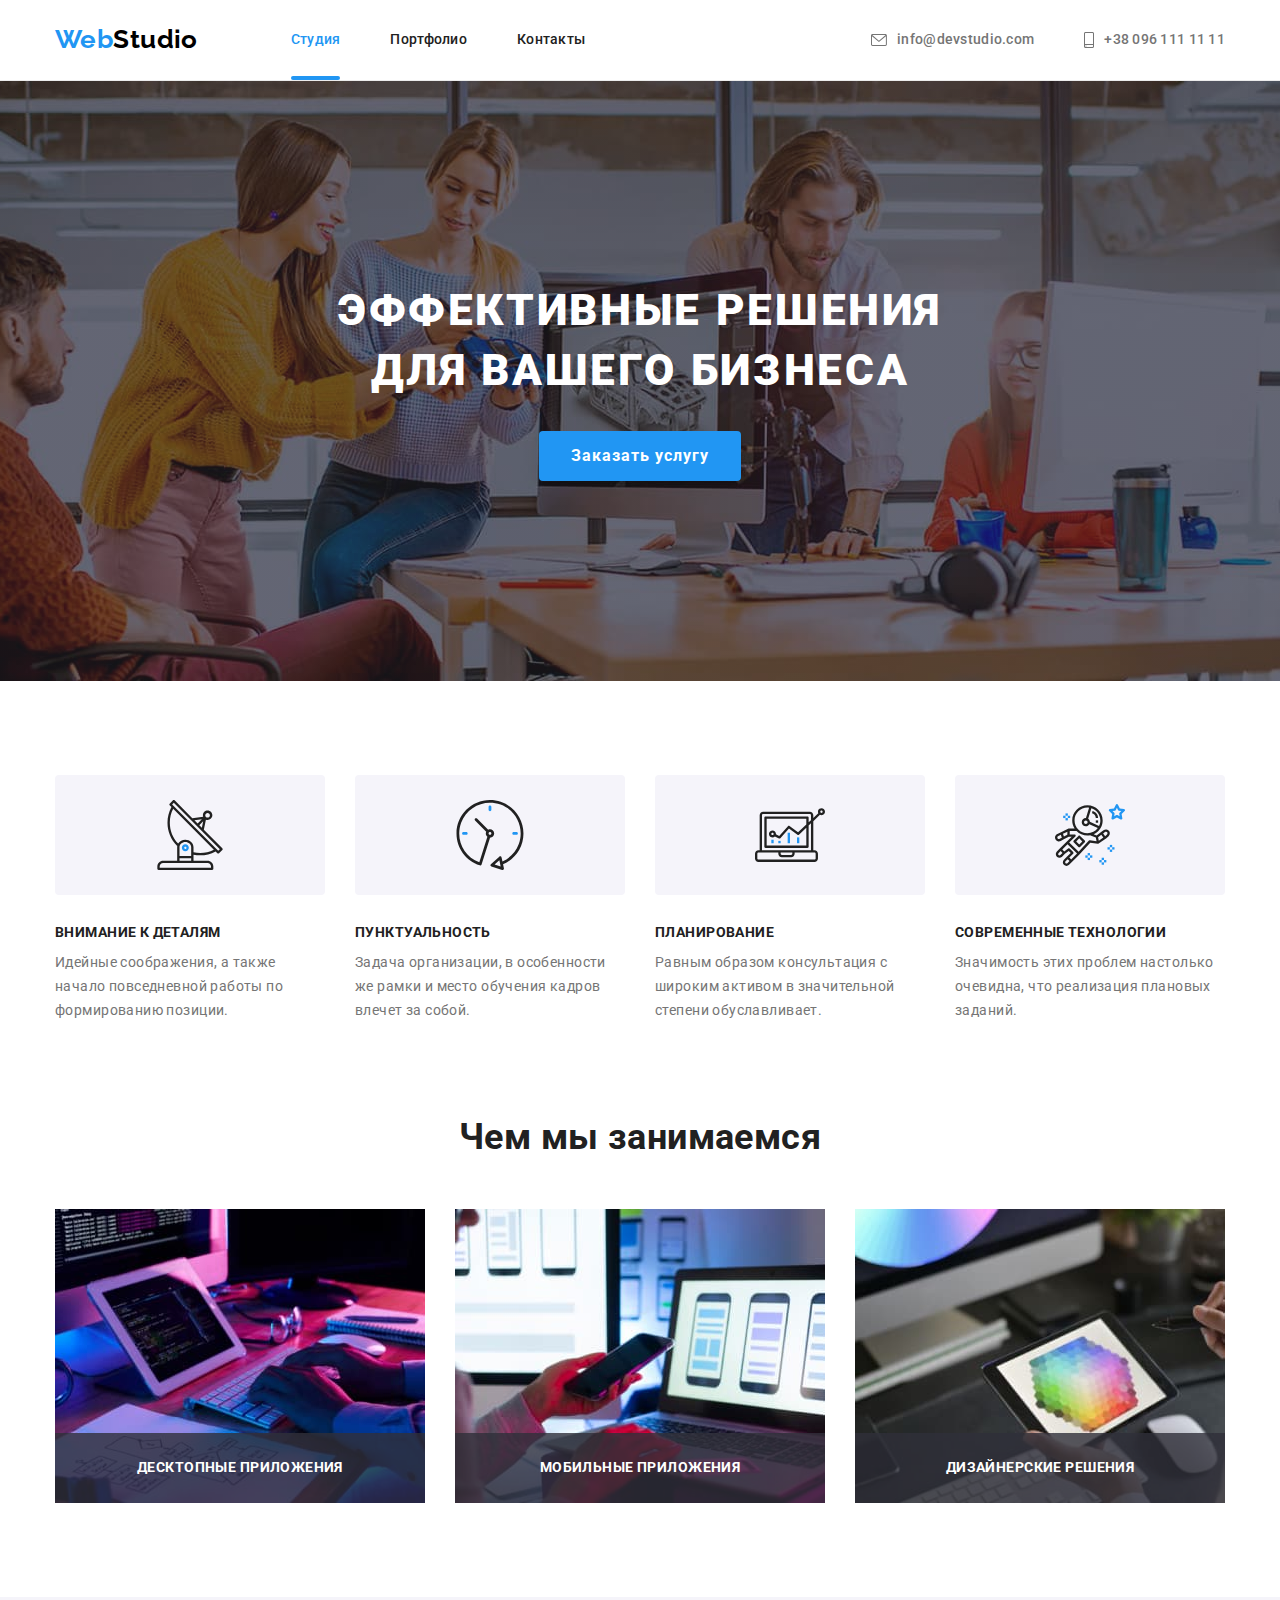
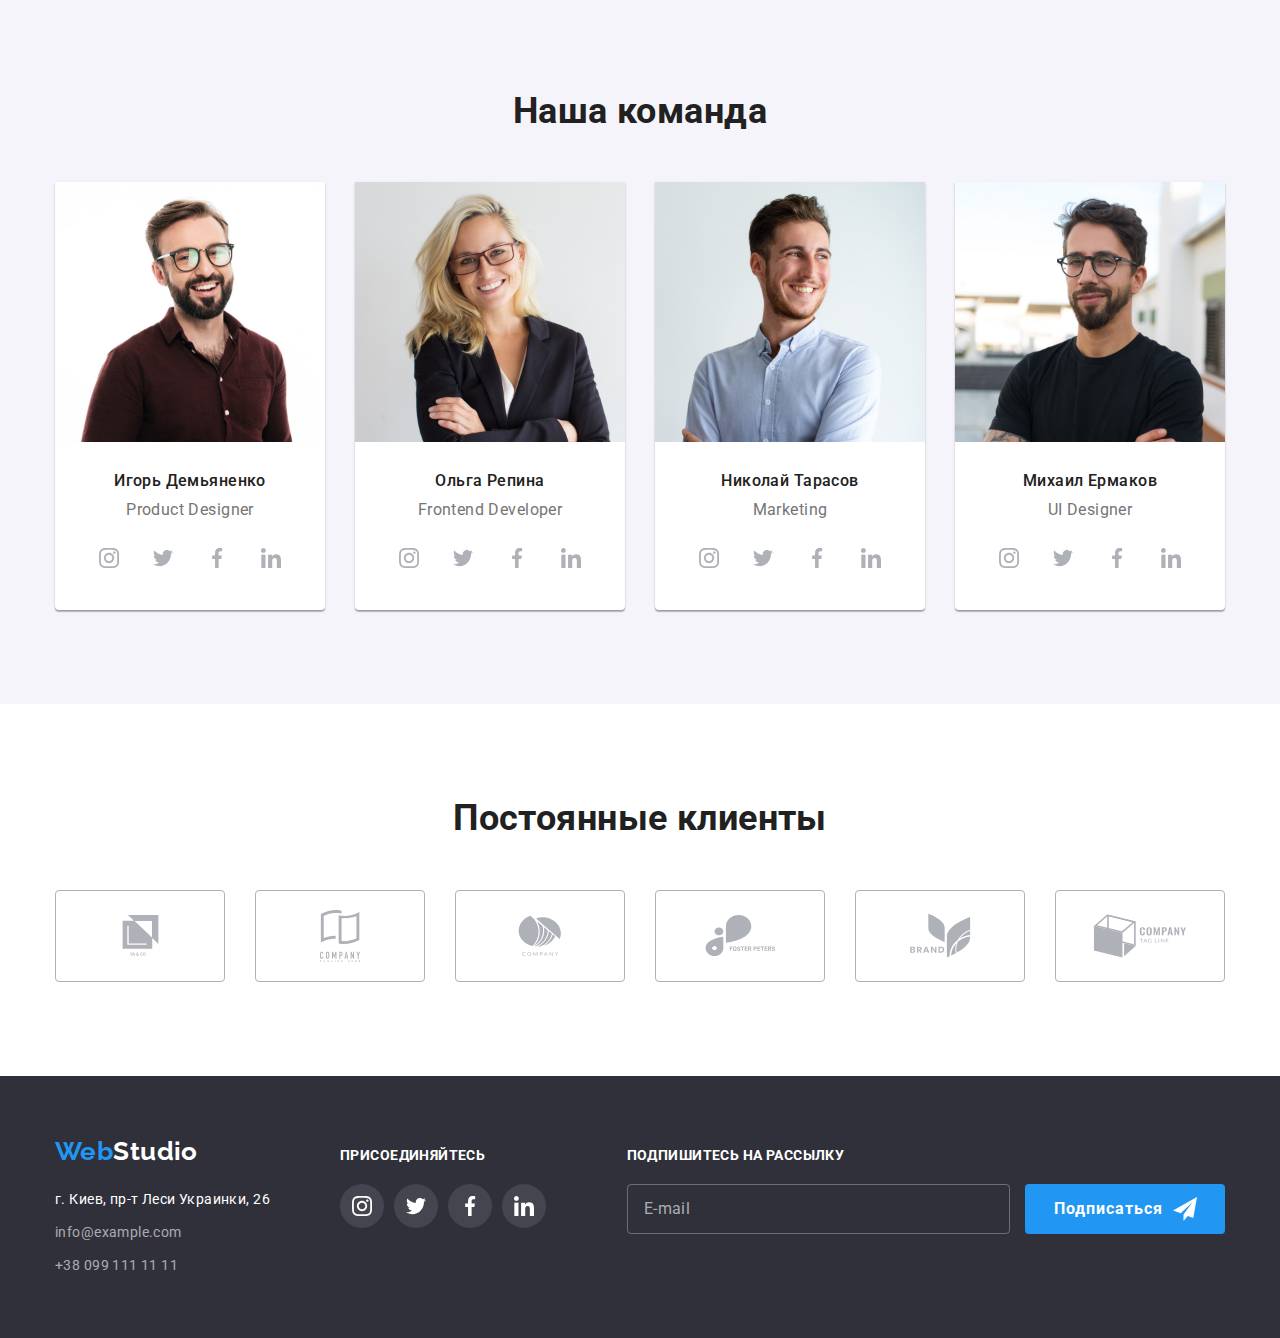
==== commit 37f61fb1: "сделал форму подписки" ====
--- a/index.html
+++ b/index.html
@@ -491,6 +491,23 @@
             </li>
           </ul>
         </div>
+        <div class="subcribe-newsletter">
+          <h2 class="footer-subscribe-heading">Подпишитесь на рассылку</h2>
+          <form class="footer-subscribe-form">
+            <input
+              type="email"
+              class="subcribe-newsletter-input"
+              placeholder="E-mail"
+            />
+            <button
+              type="submit"
+              name="email-subscribe-newsletter"
+              class="email-subscribe-button"
+            >
+              Подписаться
+            </button>
+          </form>
+        </div>
       </div>
     </footer>
     <div class="backdrop is-hidden" data-modal>
@@ -563,8 +580,9 @@
               name="accept-policy"
               value="accept-policy"
               id="accept-policy"
+              class="modal-form-checkbox visually-hidden"
             />
-            <label for="accept-policy"
+            <label for="accept-policy" class="modal-form-checkbox-label"
               >Соглашаюсь с рассылкой и принимаю &nbsp;<a
                 href="#"
                 class="policy-link"
--- a/css/styles.css
+++ b/css/styles.css
@@ -232,7 +232,7 @@
   font-family: inherit;
   font-weight: bold;
   font-size: 16px;
-  line-height: 1.87;
+  line-height: 1.875;
   letter-spacing: 0.06em;
   text-align: center;
   box-shadow: 0px 4px 4px rgba(0, 0, 0, 0.15);
@@ -461,7 +461,8 @@
   width: 20px;
   height: 20px;
 }
-.footer-link-heading {
+.footer-link-heading,
+.footer-subscribe-heading {
   font-weight: bold;
   font-size: 14px;
   line-height: 1.14;
@@ -499,6 +500,79 @@
 }
 .footer-list-item:not(:last-child) {
   margin-bottom: 9px;
+}
+
+.footer-subscribe-form {
+  margin-top: 20px;
+}
+
+.subcribe-newsletter {
+  margin-right: 0;
+  margin-left: auto;
+}
+
+.subcribe-newsletter-input {
+  padding: 14px 16px;
+  margin-right: 12px;
+  width: 383px;
+  background-color: transparent;
+  border: 1px solid rgba(255, 255, 255, 0.3);
+  border-radius: 4px;
+  color: var(--seconadry-accent-color);
+  font-size: 16px;
+  line-height: 1.25;
+  letter-spacing: 0.03em;
+  transition: border-color var(--main-transition-duration)
+    var(--main-transition-timing-function);
+}
+
+.subcribe-newsletter-input:focus {
+  outline: none;
+  border-color: var(--accent-color);
+}
+
+.subcribe-newsletter-input::placeholder {
+  color: rgba(255, 255, 255, 0.6);
+}
+
+.email-subscribe-button {
+  position: relative;
+  display: inline-block;
+  min-width: 200px;
+  padding: 10px 29px;
+  background-color: var(--accent-color);
+  color: var(--seconadry-accent-color);
+  font-family: inherit;
+  font-weight: bold;
+  font-size: 16px;
+  line-height: 1.875;
+  letter-spacing: 0.06em;
+  text-align: left;
+  border-radius: 4px;
+  border-width: 0px;
+  border-color: transparent;
+  transition: background-color var(--main-transition-duration)
+    var(--main-transition-timing-function);
+  cursor: pointer;
+}
+
+.email-subscribe-button:hover,
+.email-subscribe-button:focus {
+  background-color: #188ce8;
+}
+
+.email-subscribe-button::after {
+  content: "";
+  position: absolute;
+  top: 50%;
+  transform: translateY(-50%);
+  right: 28px;
+  margin-left: 10px;
+  display: block;
+  width: 24px;
+  height: 24px;
+  background-image: url("../images/footer-img/button-icon-send.svg");
+  color: var(--seconadry-accent-color);
 }
 
 /* portfolio filter */
@@ -707,6 +781,13 @@
   background: #ffffff;
   border: 1px solid rgba(0, 0, 0, 0.1);
   cursor: pointer;
+  transition: fill var(--main-transition-duration)
+    var(--main-transition-timing-function);
+}
+
+.close-btn:hover,
+.close-btn:focus {
+  fill: var(--accent-color);
 }
 
 .is-hidden {
@@ -765,11 +846,18 @@
   padding: 12px 12px 12px 42px;
   border: 1px solid rgba(33, 33, 33, 0.2);
   border-radius: 4px;
+  transition: border-color var(--main-transition-duration)
+    var(--main-transition-timing-function);
 }
 
 .form-field-input:focus {
   outline: none;
   border-color: var(--accent-color);
+}
+
+.form-field-input + .modal-form-icon {
+  transition: fill var(--main-transition-duration)
+    var(--main-transition-timing-function);
 }
 
 .form-field-input:focus + .modal-form-icon {
@@ -785,6 +873,8 @@
 
 .textarea-comments {
   resize: none;
+  transition: border-color var(--main-transition-duration)
+    var(--main-transition-timing-function);
 }
 
 .textarea-comments:focus {
@@ -798,7 +888,6 @@
 
 .chekbox-wrapper {
   margin-bottom: 30px;
-  text-align: center;
   font-size: 14px;
   line-height: 1.71;
   letter-spacing: 0.03em;
@@ -820,13 +909,50 @@
   line-height: 1.875;
   letter-spacing: 0.06em;
   text-align: center;
-  box-shadow: 0px 4px 4px rgba(0, 0, 0, 0.15);
   border-radius: 4px;
   border-width: 0px;
   border-color: transparent;
   transition: background-color var(--main-transition-duration)
-    var(--main-transition-timing-function);
+    var(--main-transition-timing-function) box-shadow
+    var(--main-transition-duration) var(--main-transition-timing-function);
   cursor: pointer;
+}
+
+.modal-btn:focus,
+.modal-btn:hover {
+  background-color: #188ce8;
+  box-shadow: 0px 4px 4px rgba(0, 0, 0, 0.15);
+}
+
+.modal-form-checkbox:checked + .modal-form-checkbox-label::before {
+  background-image: url("../images/modal-window/checkbox-checked.svg");
+  width: 16px;
+  height: 15px;
+}
+
+.modal-form-checkbox + .modal-form-checkbox-label::before {
+  transition: outline var(--main-transition-duration)
+    var(--main-transition-timing-function);
+}
+
+.modal-form-checkbox:focus + .modal-form-checkbox-label::before {
+  outline: 2px solid var(--accent-color);
+}
+
+.modal-form-checkbox-label {
+  display: flex;
+  align-items: center;
+  justify-content: center;
+}
+
+.modal-form-checkbox-label::before {
+  display: block;
+  content: "";
+  background-image: url("../images/modal-window/checkbox-non-chek.svg");
+  width: 16px;
+  height: 15px;
+  cursor: pointer;
+  margin-right: 8px;
 }
 
 .policy-link {
